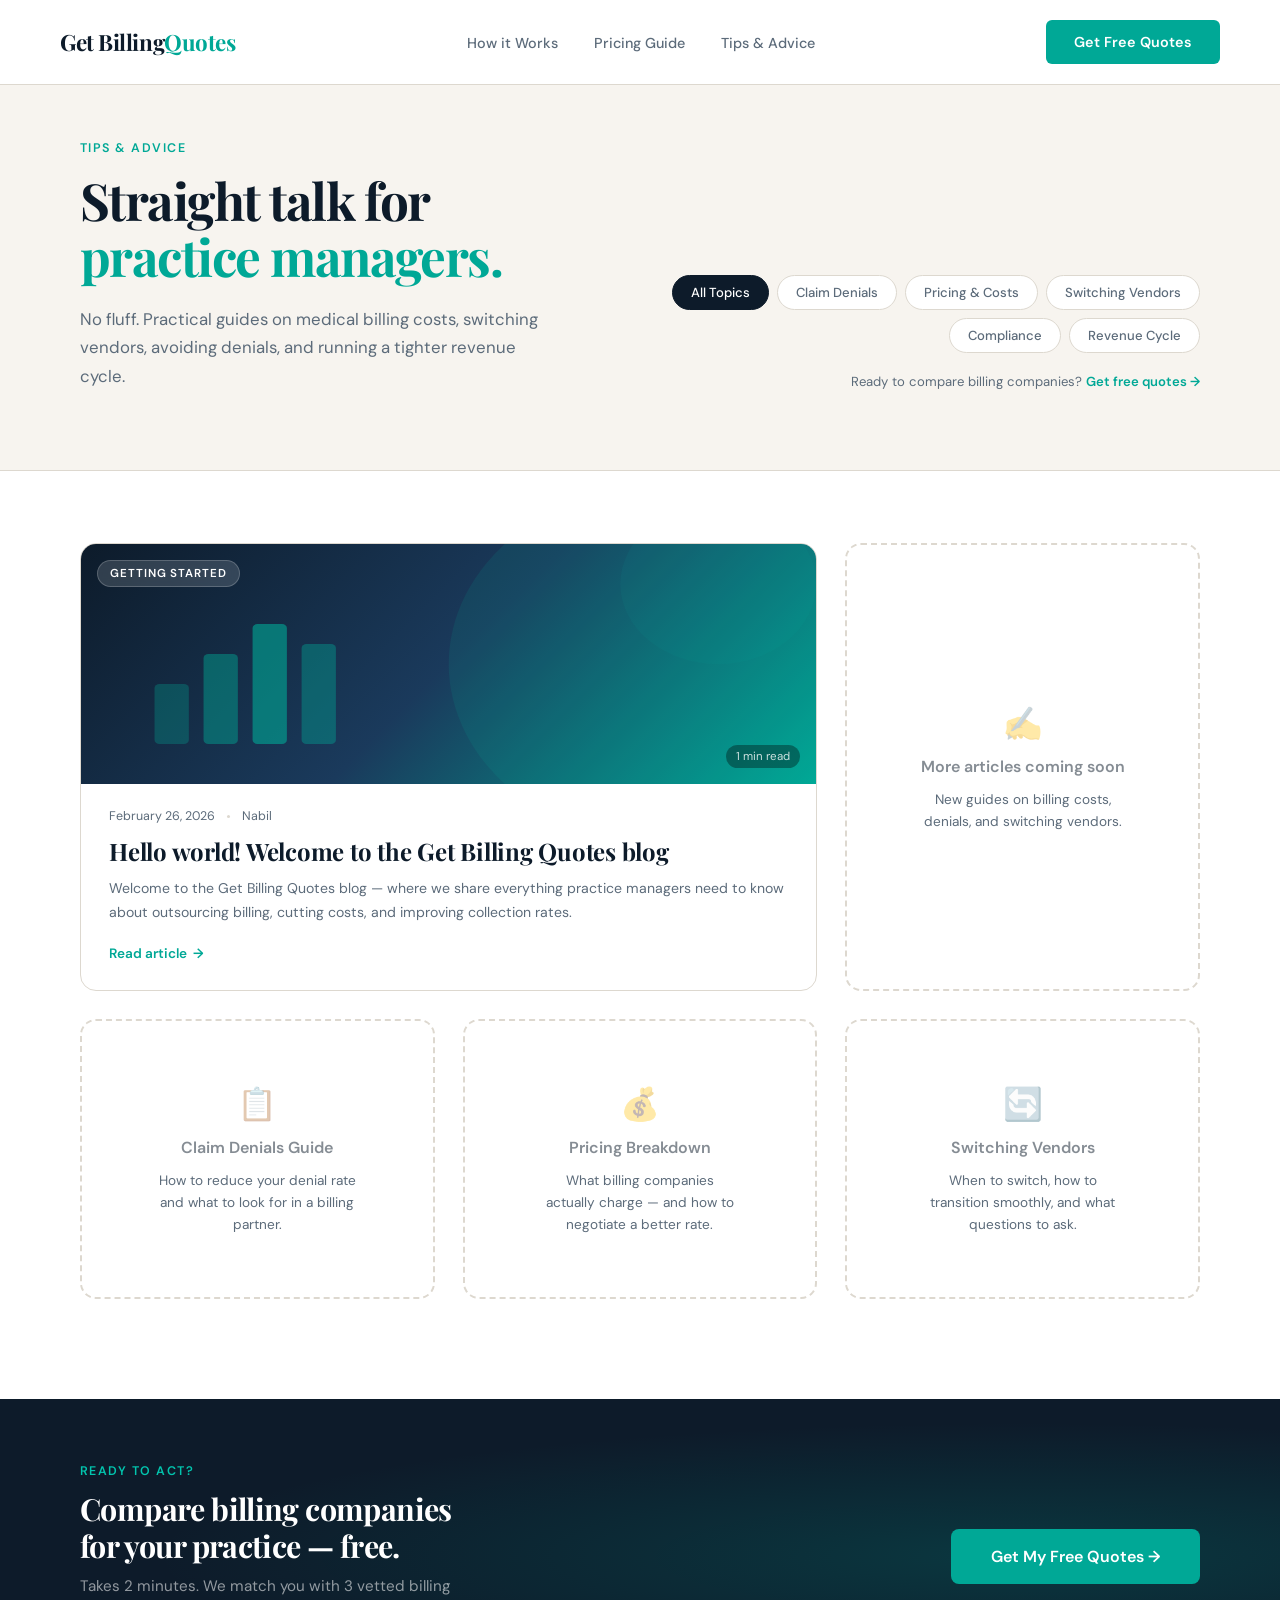
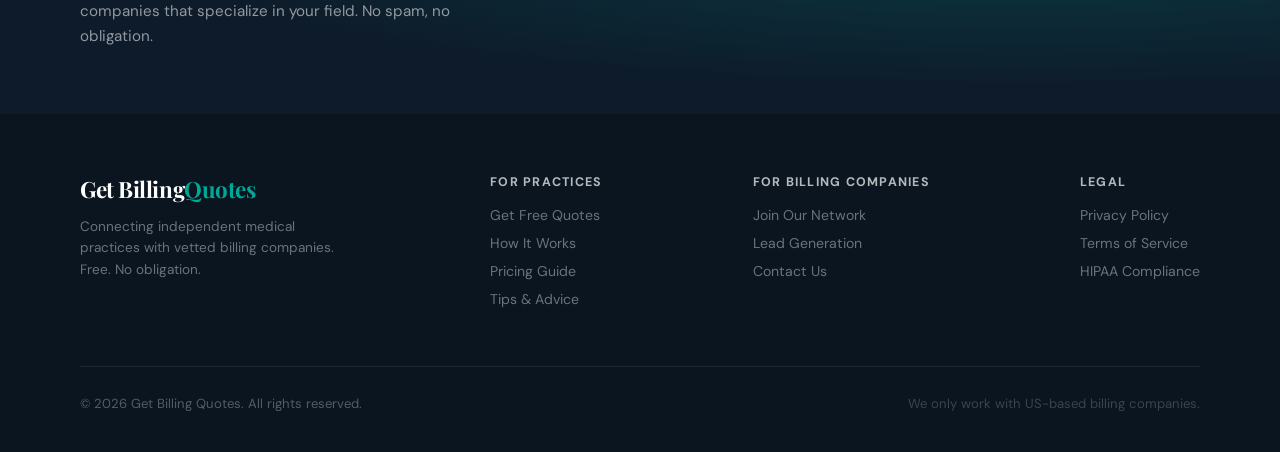
==== blog.html @ 9ef920df "Add files via upload" ====
<!DOCTYPE html>
<html lang="en">
<head>
<meta charset="UTF-8">
<meta name="viewport" content="width=device-width, initial-scale=1.0">
<title>Tips & Advice — Get Billing Quotes</title>
<link rel="preconnect" href="https://fonts.googleapis.com">
<link href="https://fonts.googleapis.com/css2?family=Playfair+Display:wght@400;600;700&family=DM+Sans:wght@300;400;500;600&display=swap" rel="stylesheet">
<link rel="stylesheet" href="styles.css">
<style>
  body { background: var(--white); }
  .page-header { padding: 140px 80px 80px; background: var(--cream); border-bottom: 1px solid var(--border); display: grid; grid-template-columns: 1fr 1fr; gap: 60px; align-items: end; }
  .page-header-left h1 { font-family: 'Playfair Display', serif; font-size: clamp(2.4rem, 4vw, 3.4rem); font-weight: 700; color: var(--navy); line-height: 1.1; letter-spacing: -0.03em; margin-bottom: 20px; }
  .page-header-left h1 em { font-style: normal; color: var(--teal); }
  .page-header-left p { color: var(--muted); font-size: 1.05rem; line-height: 1.7; max-width: 480px; }
  .page-header-right { display: flex; flex-direction: column; align-items: flex-end; gap: 20px; }
  .topic-filters { display: flex; flex-wrap: wrap; gap: 8px; justify-content: flex-end; }
  .topic-pill { padding: 8px 18px; border-radius: 100px; font-size: 0.82rem; font-weight: 500; cursor: pointer; transition: all 0.2s; border: 1.5px solid var(--border); background: white; color: var(--muted); text-decoration: none; }
  .topic-pill:hover, .topic-pill.active { background: var(--navy); border-color: var(--navy); color: white; }
  .header-cta-note { font-size: 0.82rem; color: var(--muted); text-align: right; }
  .header-cta-note a { color: var(--teal); text-decoration: none; font-weight: 600; }
  .blog-section { padding: 72px 80px 100px; background: white; }
  .blog-grid { display: grid; grid-template-columns: repeat(3, 1fr); gap: 28px; }
  .blog-card-featured { grid-column: span 2; }
  .blog-card { background: white; border: 1px solid var(--border); border-radius: 16px; overflow: hidden; transition: all 0.25s ease; text-decoration: none; color: inherit; display: flex; flex-direction: column; }
  .blog-card:hover { box-shadow: 0 12px 48px rgba(0,0,0,0.09); transform: translateY(-4px); border-color: rgba(0,168,150,0.3); }
  .card-banner { height: 180px; position: relative; overflow: hidden; flex-shrink: 0; }
  .blog-card-featured .card-banner { height: 240px; }
  .banner-denials { background: linear-gradient(135deg, #0d1b2a 0%, #1a3a5c 50%, #00a896 100%); }
  .card-banner svg { position: absolute; inset: 0; width: 100%; height: 100%; }
  .banner-category-tag { position: absolute; top: 16px; left: 16px; background: rgba(255,255,255,0.15); backdrop-filter: blur(8px); border: 1px solid rgba(255,255,255,0.2); color: white; font-size: 0.72rem; font-weight: 600; text-transform: uppercase; letter-spacing: 0.08em; padding: 5px 12px; border-radius: 100px; }
  .banner-read-time { position: absolute; bottom: 16px; right: 16px; background: rgba(0,0,0,0.35); color: rgba(255,255,255,0.8); font-size: 0.72rem; padding: 4px 10px; border-radius: 100px; }
  .card-body { padding: 24px 28px 28px; display: flex; flex-direction: column; flex: 1; }
  .card-meta { display: flex; align-items: center; gap: 12px; margin-bottom: 12px; }
  .card-date { font-size: 0.78rem; color: var(--muted); }
  .card-dot { width: 3px; height: 3px; border-radius: 50%; background: var(--border); }
  .card-author { font-size: 0.78rem; color: var(--muted); }
  .card-title { font-family: 'Playfair Display', serif; font-size: 1.15rem; font-weight: 700; color: var(--navy); line-height: 1.3; margin-bottom: 10px; letter-spacing: -0.01em; }
  .blog-card-featured .card-title { font-size: 1.5rem; }
  .card-excerpt { font-size: 0.88rem; color: var(--muted); line-height: 1.7; flex: 1; margin-bottom: 20px; }
  .card-link { display: inline-flex; align-items: center; gap: 6px; font-size: 0.85rem; font-weight: 600; color: var(--teal); text-decoration: none; transition: gap 0.2s; }
  .card-link:hover { gap: 10px; }
  .card-link::after { content: '→'; }
  .coming-soon-card { border: 2px dashed var(--border); border-radius: 16px; padding: 48px 32px; text-align: center; display: flex; flex-direction: column; align-items: center; justify-content: center; gap: 12px; color: var(--muted); min-height: 280px; }
  .coming-soon-icon { font-size: 2rem; opacity: 0.4; }
  .coming-soon-card h3 { font-size: 1rem; font-weight: 600; color: var(--navy); opacity: 0.5; }
  .coming-soon-card p { font-size: 0.85rem; line-height: 1.6; max-width: 200px; }
  .blog-cta-strip { background: var(--navy); padding: 64px 80px; display: flex; align-items: center; justify-content: space-between; gap: 40px; flex-wrap: wrap; position: relative; overflow: hidden; }
  .blog-cta-strip::before { content: ''; position: absolute; inset: 0; background: radial-gradient(ellipse at 80% 50%, rgba(0,168,150,0.2) 0%, transparent 60%); }
  .blog-cta-strip > * { position: relative; z-index: 1; }
  .cta-strip-text .section-label { color: var(--teal-light); margin-bottom: 12px; }
  .cta-strip-text h2 { font-family: 'Playfair Display', serif; font-size: 1.9rem; color: white; letter-spacing: -0.02em; line-height: 1.2; margin-bottom: 10px; }
  .cta-strip-text p { color: rgba(255,255,255,0.55); font-size: 0.95rem; max-width: 420px; line-height: 1.65; }
  @media (max-width: 1024px) {
    .page-header { padding: 120px 40px 60px; grid-template-columns: 1fr; gap: 36px; }
    .page-header-right { align-items: flex-start; }
    .topic-filters { justify-content: flex-start; }
    .header-cta-note { text-align: left; }
    .blog-section { padding: 56px 40px 80px; }
    .blog-grid { grid-template-columns: 1fr; }
    .blog-card-featured { grid-column: span 1; }
    .blog-cta-strip { padding: 56px 40px; flex-direction: column; align-items: flex-start; }
  }
  @media (max-width: 768px) {
    .page-header { padding: 100px 24px 48px; }
    .blog-section { padding: 40px 24px 64px; }
    .blog-cta-strip { padding: 48px 24px; }
  }
</style>
</head>
<body>
<nav>
  <a href="index.html" class="nav-logo">Get Billing<span>Quotes</span></a>
  <ul>
    <li><a href="index.html#how">How it Works</a></li>
    <li><a href="index.html#pricing">Pricing Guide</a></li>
    <li><a href="#" class="active">Tips &amp; Advice</a></li>
  </ul>
  <a href="quote.html" class="btn btn-primary">Get Free Quotes</a>
  <button class="nav-hamburger" onclick="toggleMenu(this)" aria-label="Menu">
    <span></span><span></span><span></span>
  </button>
</nav>
<div class="mobile-menu" id="mobileMenu">
  <a href="index.html#how">How it Works</a>
  <a href="index.html#pricing">Pricing Guide</a>
  <a href="blog.html">Tips &amp; Advice</a>
  <a href="quote.html" class="btn btn-primary">Get Free Quotes</a>
</div>
<div class="page-header">
  <div class="page-header-left">
    <div class="section-label">Tips & Advice</div>
    <h1>Straight talk for<br><em>practice managers.</em></h1>
    <p>No fluff. Practical guides on medical billing costs, switching vendors, avoiding denials, and running a tighter revenue cycle.</p>
  </div>
  <div class="page-header-right">
    <div class="topic-filters">
      <a href="#" class="topic-pill active">All Topics</a>
      <a href="#" class="topic-pill">Claim Denials</a>
      <a href="#" class="topic-pill">Pricing & Costs</a>
      <a href="#" class="topic-pill">Switching Vendors</a>
      <a href="#" class="topic-pill">Compliance</a>
      <a href="#" class="topic-pill">Revenue Cycle</a>
    </div>
    <p class="header-cta-note">Ready to compare billing companies? <a href="index.html#quote">Get free quotes →</a></p>
  </div>
</div>
<section class="blog-section">
  <div class="blog-grid">
    <a href="https://getbillingquotes.com/hello-world/" class="blog-card blog-card-featured">
      <div class="card-banner banner-denials">
        <svg viewBox="0 0 600 240" preserveAspectRatio="none">
          <circle cx="480" cy="120" r="180" fill="rgba(0,168,150,0.12)"/>
          <circle cx="520" cy="40" r="80" fill="rgba(0,168,150,0.08)"/>
          <rect x="60" y="140" width="28" height="60" rx="4" fill="rgba(0,168,150,0.3)"/>
          <rect x="100" y="110" width="28" height="90" rx="4" fill="rgba(0,168,150,0.45)"/>
          <rect x="140" y="80" width="28" height="120" rx="4" fill="rgba(0,168,150,0.6)"/>
          <rect x="180" y="100" width="28" height="100" rx="4" fill="rgba(0,168,150,0.4)"/>
        </svg>
        <span class="banner-category-tag">Getting Started</span>
        <span class="banner-read-time">1 min read</span>
      </div>
      <div class="card-body">
        <div class="card-meta"><span class="card-date">February 26, 2026</span><span class="card-dot"></span><span class="card-author">Nabil</span></div>
        <div class="card-title">Hello world! Welcome to the Get Billing Quotes blog</div>
        <p class="card-excerpt">Welcome to the Get Billing Quotes blog — where we share everything practice managers need to know about outsourcing billing, cutting costs, and improving collection rates.</p>
        <span class="card-link">Read article</span>
      </div>
    </a>
    <div class="coming-soon-card"><div class="coming-soon-icon">✍️</div><h3>More articles coming soon</h3><p>New guides on billing costs, denials, and switching vendors.</p></div>
    <div class="coming-soon-card"><div class="coming-soon-icon">📋</div><h3>Claim Denials Guide</h3><p>How to reduce your denial rate and what to look for in a billing partner.</p></div>
    <div class="coming-soon-card"><div class="coming-soon-icon">💰</div><h3>Pricing Breakdown</h3><p>What billing companies actually charge — and how to negotiate a better rate.</p></div>
    <div class="coming-soon-card"><div class="coming-soon-icon">🔄</div><h3>Switching Vendors</h3><p>When to switch, how to transition smoothly, and what questions to ask.</p></div>
  </div>
</section>
<div class="blog-cta-strip">
  <div class="cta-strip-text">
    <div class="section-label">Ready to Act?</div>
    <h2>Compare billing companies<br>for your practice — free.</h2>
    <p>Takes 2 minutes. We match you with 3 vetted billing companies that specialize in your field. No spam, no obligation.</p>
  </div>
  <a href="quote.html" class="btn btn-primary btn-lg">Get My Free Quotes →</a>
</div>
<footer>
  <div class="footer-top">
    <div class="footer-brand">
      <a href="index.html" class="nav-logo" style="color:white;">Get Billing<span style="color:var(--teal)">Quotes</span></a>
      <p>Connecting independent medical practices with vetted billing companies. Free. No obligation.</p>
    </div>
    <div class="footer-links-group"><h4>For Practices</h4><a href="quote.html">Get Free Quotes</a><a href="index.html#how">How It Works</a><a href="index.html#pricing">Pricing Guide</a><a href="#">Tips &amp; Advice</a></div>
    <div class="footer-links-group"><h4>For Billing Companies</h4><a href="#">Join Our Network</a><a href="#">Lead Generation</a><a href="#">Contact Us</a></div>
    <div class="footer-links-group"><h4>Legal</h4><a href="#">Privacy Policy</a><a href="#">Terms of Service</a><a href="#">HIPAA Compliance</a></div>
  </div>
  <div class="footer-bottom">
    <p>© 2026 Get Billing Quotes. All rights reserved.</p>
    <p style="color:rgba(255,255,255,0.2);">We only work with US-based billing companies.</p>
  </div>
</footer>
<script>function toggleMenu(btn){btn.classList.toggle('open');document.getElementById('mobileMenu').classList.toggle('open');}</script>
</body>
</html>
---- styles.css ----
/* ============================================================
   GET BILLING QUOTES — SHARED STYLESHEET
   All pages link here. Edit once, applies everywhere.
   ============================================================ */

*, *::before, *::after { box-sizing: border-box; margin: 0; padding: 0; }

:root {
  --navy: #0d1b2a;
  --teal: #00a896;
  --teal-light: #02c5ae;
  --cream: #f7f4ef;
  --text: #1a1a2e;
  --muted: #5c6b7a;
  --border: #ddd8cf;
  --white: #ffffff;
  --error: #e53e3e;
}

html { scroll-behavior: smooth; }
body { font-family: 'DM Sans', sans-serif; color: var(--text); overflow-x: hidden; }

/* NAV */
nav {
  position: fixed; top: 0; left: 0; right: 0; z-index: 100;
  display: flex; align-items: center; justify-content: space-between;
  padding: 20px 60px;
  background: rgba(255,255,255,0.97);
  backdrop-filter: blur(12px);
  border-bottom: 1px solid var(--border);
}
.nav-logo { font-family: 'Playfair Display', serif; font-size: 1.4rem; font-weight: 700; color: var(--navy); text-decoration: none; letter-spacing: -0.02em; }
.nav-logo span { color: var(--teal); }
nav ul { list-style: none; display: flex; gap: 36px; }
nav ul a { text-decoration: none; color: var(--muted); font-size: 0.9rem; font-weight: 500; transition: color 0.2s; }
nav ul a:hover { color: var(--navy); }

.nav-hamburger { display: none !important; flex-direction: column; gap: 5px; cursor: pointer; padding: 4px; background: none; border: none; }
.nav-hamburger span { display: block; width: 24px; height: 2px; background: var(--navy); border-radius: 2px; transition: all 0.3s; }
.nav-hamburger.open span:nth-child(1) { transform: translateY(7px) rotate(45deg); }
.nav-hamburger.open span:nth-child(2) { opacity: 0; }
.nav-hamburger.open span:nth-child(3) { transform: translateY(-7px) rotate(-45deg); }

.mobile-menu {
  display: none;
  position: fixed; top: 65px; left: 0; right: 0; z-index: 99;
  background: white;
  border-bottom: 1px solid var(--border);
  padding: 20px 24px 28px;
  flex-direction: column;
  gap: 4px;
  box-shadow: 0 8px 24px rgba(0,0,0,0.08);
}
.mobile-menu.open { display: flex; }
.mobile-menu a { color: var(--navy); text-decoration: none; font-size: 1rem; font-weight: 500; padding: 12px 0; border-bottom: 1px solid var(--border); }
.mobile-menu a:last-child { border-bottom: none; margin-top: 8px; }
.mobile-menu .btn-primary { text-align: center; border-radius: 6px; padding: 14px; }

/* BUTTONS */
.btn { display: inline-block; padding: 13px 28px; border-radius: 6px; font-family: 'DM Sans', sans-serif; font-weight: 600; font-size: 0.9rem; cursor: pointer; text-decoration: none; transition: all 0.2s ease; border: none; }
.btn-primary { background: var(--teal); color: white; }
.btn-primary:hover { background: var(--teal-light); transform: translateY(-1px); box-shadow: 0 8px 24px rgba(0,168,150,0.3); }
.btn-outline { background: transparent; color: var(--navy); border: 1.5px solid var(--navy); }
.btn-outline:hover { background: var(--navy); color: white; }
.btn-lg { padding: 17px 40px; font-size: 1rem; border-radius: 8px; }

/* TYPOGRAPHY */
section { padding: 100px 80px; }
.section-label { font-size: 0.78rem; text-transform: uppercase; letter-spacing: 0.12em; color: var(--teal); font-weight: 600; margin-bottom: 16px; }
h2 { font-family: 'Playfair Display', serif; font-size: clamp(2rem, 3vw, 2.8rem); color: var(--navy); line-height: 1.15; letter-spacing: -0.03em; }
@keyframes pulse { 0%, 100% { opacity: 1; transform: scale(1); } 50% { opacity: 0.5; transform: scale(0.8); } }

/* FOOTER */
footer { background: #0a1520; padding: 60px 80px 40px; }
.footer-top { display: flex; justify-content: space-between; align-items: flex-start; padding-bottom: 48px; border-bottom: 1px solid rgba(255,255,255,0.08); gap: 40px; flex-wrap: wrap; }
.footer-brand p { color: rgba(255,255,255,0.4); font-size: 0.85rem; margin-top: 12px; max-width: 260px; line-height: 1.6; }
.footer-links-group h4 { color: rgba(255,255,255,0.7); font-size: 0.78rem; text-transform: uppercase; letter-spacing: 0.1em; margin-bottom: 16px; }
.footer-links-group a { display: block; color: rgba(255,255,255,0.4); text-decoration: none; font-size: 0.88rem; margin-bottom: 10px; transition: color 0.2s; }
.footer-links-group a:hover { color: var(--teal-light); }
.footer-bottom { padding-top: 28px; display: flex; justify-content: space-between; align-items: center; flex-wrap: wrap; gap: 12px; }
.footer-bottom p { color: rgba(255,255,255,0.3); font-size: 0.82rem; }

/* RESPONSIVE */
@media (max-width: 1024px) {
  nav ul { display: none !important; }
  nav > a.btn { display: none !important; }
  .nav-hamburger { display: flex !important; }
  nav { padding: 16px 24px; }
  section { padding: 80px 40px; }
  footer { padding: 48px 40px 32px; }
}
@media (max-width: 768px) {
  nav { padding: 14px 20px; }
  section { padding: 60px 24px; }
  footer { padding: 40px 24px 24px; }
}
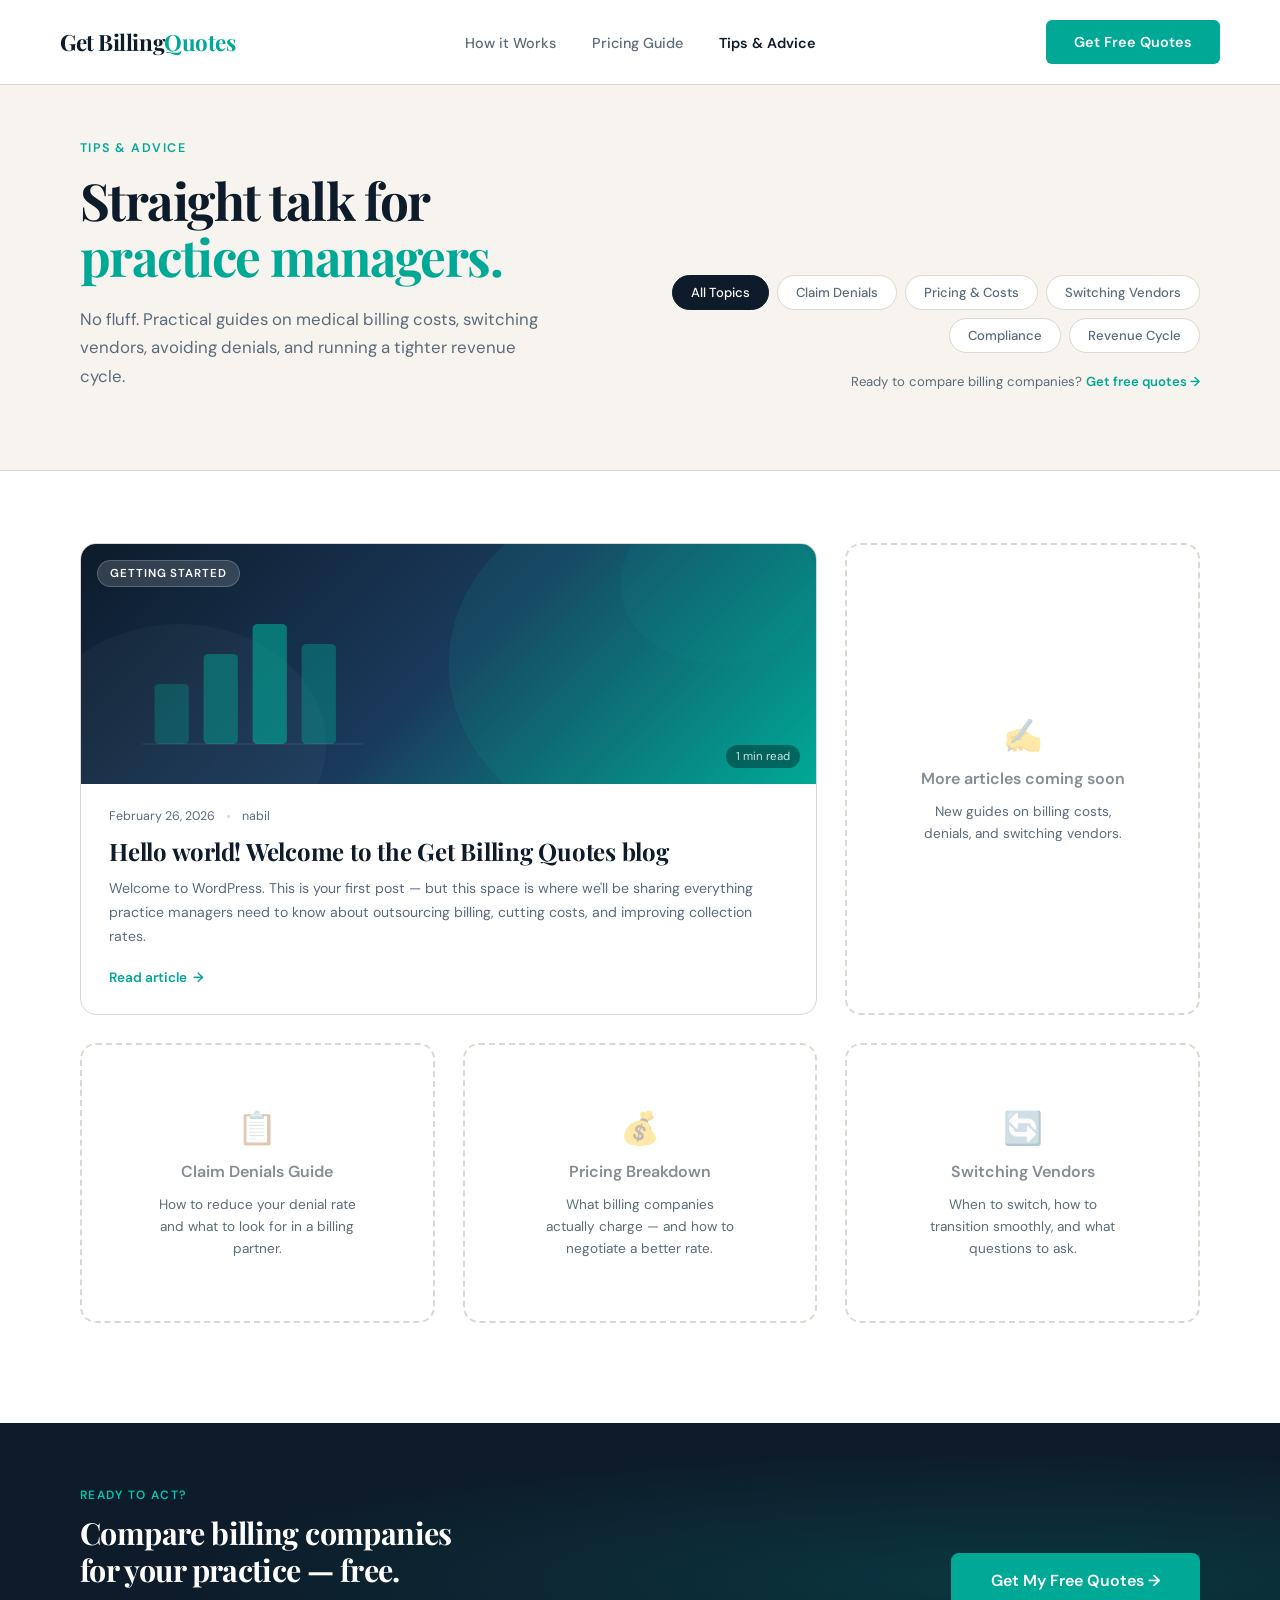
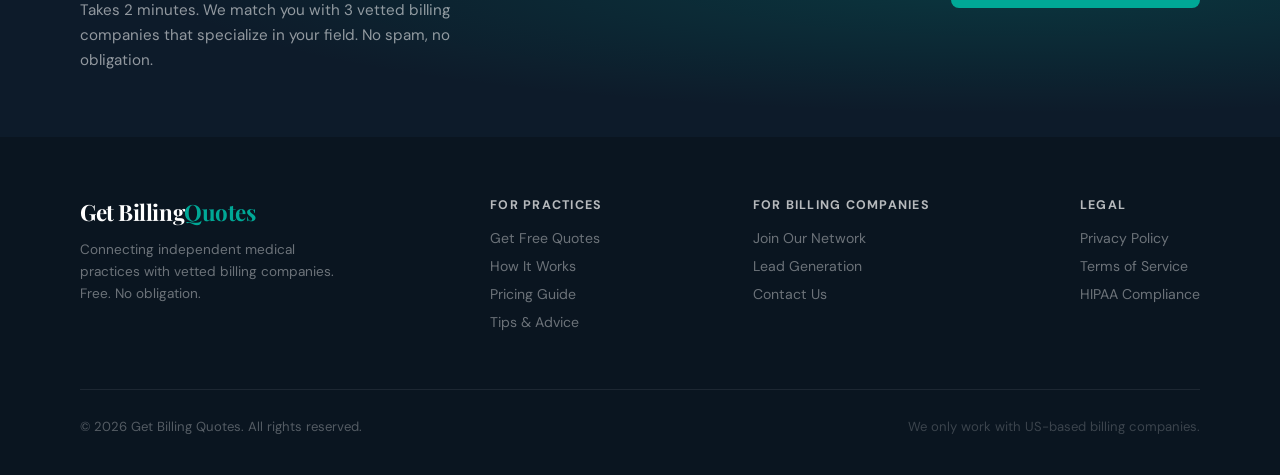
==== commit 3d67f5d3: "Add files via upload" ====
--- a/blog.html
+++ b/blog.html
@@ -6,52 +6,333 @@
 <title>Tips & Advice — Get Billing Quotes</title>
 <link rel="preconnect" href="https://fonts.googleapis.com">
 <link href="https://fonts.googleapis.com/css2?family=Playfair+Display:wght@400;600;700&family=DM+Sans:wght@300;400;500;600&display=swap" rel="stylesheet">
-<link rel="stylesheet" href="styles.css">
 <style>
-  body { background: var(--white); }
-  .page-header { padding: 140px 80px 80px; background: var(--cream); border-bottom: 1px solid var(--border); display: grid; grid-template-columns: 1fr 1fr; gap: 60px; align-items: end; }
-  .page-header-left h1 { font-family: 'Playfair Display', serif; font-size: clamp(2.4rem, 4vw, 3.4rem); font-weight: 700; color: var(--navy); line-height: 1.1; letter-spacing: -0.03em; margin-bottom: 20px; }
+  *, *::before, *::after { box-sizing: border-box; margin: 0; padding: 0; }
+
+  :root {
+    --navy: #0d1b2a;
+    --teal: #00a896;
+    --teal-light: #02c5ae;
+    --cream: #f7f4ef;
+    --text: #1a1a2e;
+    --muted: #5c6b7a;
+    --border: #ddd8cf;
+    --white: #ffffff;
+  }
+
+  html { scroll-behavior: smooth; }
+  body { font-family: 'DM Sans', sans-serif; color: var(--text); background: var(--white); overflow-x: hidden; }
+
+  /* NAV — identical to homepage */
+  nav {
+    position: fixed; top: 0; left: 0; right: 0; z-index: 100;
+    display: flex; align-items: center; justify-content: space-between;
+    padding: 20px 60px;
+    background: rgba(255,255,255,0.95);
+    backdrop-filter: blur(12px);
+    border-bottom: 1px solid var(--border);
+  }
+  .nav-logo { font-family: 'Playfair Display', serif; font-size: 1.4rem; font-weight: 700; color: var(--navy); text-decoration: none; letter-spacing: -0.02em; }
+  .nav-logo span { color: var(--teal); }
+  nav ul { list-style: none; display: flex; gap: 36px; }
+  nav ul a { text-decoration: none; color: var(--muted); font-size: 0.9rem; font-weight: 500; transition: color 0.2s; }
+  nav ul a:hover { color: var(--navy); }
+  nav ul a.active { color: var(--navy); font-weight: 600; }
+  .btn { display: inline-block; padding: 13px 28px; border-radius: 6px; font-family: 'DM Sans', sans-serif; font-weight: 600; font-size: 0.9rem; cursor: pointer; text-decoration: none; transition: all 0.2s ease; border: none; }
+  .btn-primary { background: var(--teal); color: white; }
+  .btn-primary:hover { background: var(--teal-light); transform: translateY(-1px); box-shadow: 0 8px 24px rgba(0,168,150,0.3); }
+
+  /* PAGE HEADER */
+  .page-header {
+    padding: 140px 80px 80px;
+    background: var(--cream);
+    border-bottom: 1px solid var(--border);
+    display: grid;
+    grid-template-columns: 1fr 1fr;
+    gap: 60px;
+    align-items: end;
+  }
+
+  .page-header-left .section-label {
+    font-size: 0.78rem;
+    text-transform: uppercase;
+    letter-spacing: 0.12em;
+    color: var(--teal);
+    font-weight: 600;
+    margin-bottom: 16px;
+  }
+
+  .page-header-left h1 {
+    font-family: 'Playfair Display', serif;
+    font-size: clamp(2.4rem, 4vw, 3.4rem);
+    font-weight: 700;
+    color: var(--navy);
+    line-height: 1.1;
+    letter-spacing: -0.03em;
+    margin-bottom: 20px;
+  }
   .page-header-left h1 em { font-style: normal; color: var(--teal); }
-  .page-header-left p { color: var(--muted); font-size: 1.05rem; line-height: 1.7; max-width: 480px; }
-  .page-header-right { display: flex; flex-direction: column; align-items: flex-end; gap: 20px; }
-  .topic-filters { display: flex; flex-wrap: wrap; gap: 8px; justify-content: flex-end; }
-  .topic-pill { padding: 8px 18px; border-radius: 100px; font-size: 0.82rem; font-weight: 500; cursor: pointer; transition: all 0.2s; border: 1.5px solid var(--border); background: white; color: var(--muted); text-decoration: none; }
-  .topic-pill:hover, .topic-pill.active { background: var(--navy); border-color: var(--navy); color: white; }
-  .header-cta-note { font-size: 0.82rem; color: var(--muted); text-align: right; }
+
+  .page-header-left p {
+    color: var(--muted);
+    font-size: 1.05rem;
+    line-height: 1.7;
+    max-width: 480px;
+  }
+
+  .page-header-right {
+    display: flex;
+    flex-direction: column;
+    align-items: flex-end;
+    gap: 20px;
+  }
+
+  /* Topic filter pills */
+  .topic-filters {
+    display: flex;
+    flex-wrap: wrap;
+    gap: 8px;
+    justify-content: flex-end;
+  }
+  .topic-pill {
+    padding: 8px 18px;
+    border-radius: 100px;
+    font-size: 0.82rem;
+    font-weight: 500;
+    cursor: pointer;
+    transition: all 0.2s;
+    border: 1.5px solid var(--border);
+    background: white;
+    color: var(--muted);
+    text-decoration: none;
+  }
+  .topic-pill:hover, .topic-pill.active {
+    background: var(--navy);
+    border-color: var(--navy);
+    color: white;
+  }
+  .topic-pill.active { background: var(--navy); }
+
+  .header-cta-note {
+    font-size: 0.82rem;
+    color: var(--muted);
+    text-align: right;
+  }
   .header-cta-note a { color: var(--teal); text-decoration: none; font-weight: 600; }
-  .blog-section { padding: 72px 80px 100px; background: white; }
-  .blog-grid { display: grid; grid-template-columns: repeat(3, 1fr); gap: 28px; }
-  .blog-card-featured { grid-column: span 2; }
-  .blog-card { background: white; border: 1px solid var(--border); border-radius: 16px; overflow: hidden; transition: all 0.25s ease; text-decoration: none; color: inherit; display: flex; flex-direction: column; }
+  .header-cta-note a:hover { text-decoration: underline; }
+
+  /* BLOG GRID */
+  .blog-section {
+    padding: 72px 80px 100px;
+    background: white;
+  }
+
+  .blog-grid {
+    display: grid;
+    grid-template-columns: repeat(3, 1fr);
+    gap: 28px;
+  }
+
+  /* FEATURED — first card spans 2 cols */
+  .blog-card-featured {
+    grid-column: span 2;
+  }
+
+  .blog-card {
+    background: white;
+    border: 1px solid var(--border);
+    border-radius: 16px;
+    overflow: hidden;
+    transition: all 0.25s ease;
+    text-decoration: none;
+    color: inherit;
+    display: flex;
+    flex-direction: column;
+  }
   .blog-card:hover { box-shadow: 0 12px 48px rgba(0,0,0,0.09); transform: translateY(-4px); border-color: rgba(0,168,150,0.3); }
-  .card-banner { height: 180px; position: relative; overflow: hidden; flex-shrink: 0; }
+
+  /* Colored banner instead of images */
+  .card-banner {
+    height: 180px;
+    position: relative;
+    overflow: hidden;
+    flex-shrink: 0;
+  }
   .blog-card-featured .card-banner { height: 240px; }
-  .banner-denials { background: linear-gradient(135deg, #0d1b2a 0%, #1a3a5c 50%, #00a896 100%); }
-  .card-banner svg { position: absolute; inset: 0; width: 100%; height: 100%; }
-  .banner-category-tag { position: absolute; top: 16px; left: 16px; background: rgba(255,255,255,0.15); backdrop-filter: blur(8px); border: 1px solid rgba(255,255,255,0.2); color: white; font-size: 0.72rem; font-weight: 600; text-transform: uppercase; letter-spacing: 0.08em; padding: 5px 12px; border-radius: 100px; }
-  .banner-read-time { position: absolute; bottom: 16px; right: 16px; background: rgba(0,0,0,0.35); color: rgba(255,255,255,0.8); font-size: 0.72rem; padding: 4px 10px; border-radius: 100px; }
-  .card-body { padding: 24px 28px 28px; display: flex; flex-direction: column; flex: 1; }
-  .card-meta { display: flex; align-items: center; gap: 12px; margin-bottom: 12px; }
+
+  /* Each category gets its own gradient/pattern */
+  .banner-denials {
+    background: linear-gradient(135deg, #0d1b2a 0%, #1a3a5c 50%, #00a896 100%);
+  }
+  .banner-pricing {
+    background: linear-gradient(135deg, #1a2d42 0%, #0d4f47 100%);
+  }
+  .banner-switching {
+    background: linear-gradient(135deg, #2d1b4e 0%, #1a3a6b 100%);
+  }
+  .banner-compliance {
+    background: linear-gradient(135deg, #1a2d1a 0%, #0d3b2a 100%);
+  }
+  .banner-rcm {
+    background: linear-gradient(135deg, #2d1a0d 0%, #4a2800 100%);
+  }
+  .banner-default {
+    background: linear-gradient(135deg, #0d1b2a 0%, #1e3a5a 100%);
+  }
+
+  /* Decorative SVG shapes inside banners */
+  .card-banner svg {
+    position: absolute;
+    inset: 0;
+    width: 100%;
+    height: 100%;
+  }
+
+  .banner-category-tag {
+    position: absolute;
+    top: 16px;
+    left: 16px;
+    background: rgba(255,255,255,0.15);
+    backdrop-filter: blur(8px);
+    border: 1px solid rgba(255,255,255,0.2);
+    color: white;
+    font-size: 0.72rem;
+    font-weight: 600;
+    text-transform: uppercase;
+    letter-spacing: 0.08em;
+    padding: 5px 12px;
+    border-radius: 100px;
+  }
+
+  .banner-read-time {
+    position: absolute;
+    bottom: 16px;
+    right: 16px;
+    background: rgba(0,0,0,0.35);
+    color: rgba(255,255,255,0.8);
+    font-size: 0.72rem;
+    padding: 4px 10px;
+    border-radius: 100px;
+  }
+
+  .card-body {
+    padding: 24px 28px 28px;
+    display: flex;
+    flex-direction: column;
+    flex: 1;
+  }
+
+  .card-meta {
+    display: flex;
+    align-items: center;
+    gap: 12px;
+    margin-bottom: 12px;
+  }
   .card-date { font-size: 0.78rem; color: var(--muted); }
   .card-dot { width: 3px; height: 3px; border-radius: 50%; background: var(--border); }
   .card-author { font-size: 0.78rem; color: var(--muted); }
-  .card-title { font-family: 'Playfair Display', serif; font-size: 1.15rem; font-weight: 700; color: var(--navy); line-height: 1.3; margin-bottom: 10px; letter-spacing: -0.01em; }
+
+  .card-title {
+    font-family: 'Playfair Display', serif;
+    font-size: 1.15rem;
+    font-weight: 700;
+    color: var(--navy);
+    line-height: 1.3;
+    margin-bottom: 10px;
+    letter-spacing: -0.01em;
+  }
   .blog-card-featured .card-title { font-size: 1.5rem; }
-  .card-excerpt { font-size: 0.88rem; color: var(--muted); line-height: 1.7; flex: 1; margin-bottom: 20px; }
-  .card-link { display: inline-flex; align-items: center; gap: 6px; font-size: 0.85rem; font-weight: 600; color: var(--teal); text-decoration: none; transition: gap 0.2s; }
+
+  .card-excerpt {
+    font-size: 0.88rem;
+    color: var(--muted);
+    line-height: 1.7;
+    flex: 1;
+    margin-bottom: 20px;
+  }
+
+  .card-link {
+    display: inline-flex;
+    align-items: center;
+    gap: 6px;
+    font-size: 0.85rem;
+    font-weight: 600;
+    color: var(--teal);
+    text-decoration: none;
+    transition: gap 0.2s;
+  }
   .card-link:hover { gap: 10px; }
   .card-link::after { content: '→'; }
-  .coming-soon-card { border: 2px dashed var(--border); border-radius: 16px; padding: 48px 32px; text-align: center; display: flex; flex-direction: column; align-items: center; justify-content: center; gap: 12px; color: var(--muted); min-height: 280px; }
+
+  /* EMPTY STATE — when no more posts */
+  .coming-soon-card {
+    border: 2px dashed var(--border);
+    border-radius: 16px;
+    padding: 48px 32px;
+    text-align: center;
+    display: flex;
+    flex-direction: column;
+    align-items: center;
+    justify-content: center;
+    gap: 12px;
+    color: var(--muted);
+    min-height: 280px;
+  }
   .coming-soon-icon { font-size: 2rem; opacity: 0.4; }
   .coming-soon-card h3 { font-size: 1rem; font-weight: 600; color: var(--navy); opacity: 0.5; }
   .coming-soon-card p { font-size: 0.85rem; line-height: 1.6; max-width: 200px; }
-  .blog-cta-strip { background: var(--navy); padding: 64px 80px; display: flex; align-items: center; justify-content: space-between; gap: 40px; flex-wrap: wrap; position: relative; overflow: hidden; }
-  .blog-cta-strip::before { content: ''; position: absolute; inset: 0; background: radial-gradient(ellipse at 80% 50%, rgba(0,168,150,0.2) 0%, transparent 60%); }
+
+  /* CTA STRIP */
+  .blog-cta-strip {
+    background: var(--navy);
+    padding: 64px 80px;
+    display: flex;
+    align-items: center;
+    justify-content: space-between;
+    gap: 40px;
+    flex-wrap: wrap;
+    position: relative;
+    overflow: hidden;
+  }
+  .blog-cta-strip::before {
+    content: '';
+    position: absolute;
+    inset: 0;
+    background: radial-gradient(ellipse at 80% 50%, rgba(0,168,150,0.2) 0%, transparent 60%);
+  }
   .blog-cta-strip > * { position: relative; z-index: 1; }
-  .cta-strip-text .section-label { color: var(--teal-light); margin-bottom: 12px; }
+  .cta-strip-text .section-label { color: var(--teal-light); margin-bottom: 12px; font-size: 0.75rem; text-transform: uppercase; letter-spacing: 0.12em; font-weight: 600; }
   .cta-strip-text h2 { font-family: 'Playfair Display', serif; font-size: 1.9rem; color: white; letter-spacing: -0.02em; line-height: 1.2; margin-bottom: 10px; }
   .cta-strip-text p { color: rgba(255,255,255,0.55); font-size: 0.95rem; max-width: 420px; line-height: 1.65; }
+  .btn-lg { padding: 17px 40px; font-size: 1rem; border-radius: 8px; white-space: nowrap; }
+
+  /* FOOTER — identical to homepage */
+  footer { background: #0a1520; padding: 60px 80px 40px; }
+  .footer-top { display: flex; justify-content: space-between; align-items: flex-start; padding-bottom: 48px; border-bottom: 1px solid rgba(255,255,255,0.08); gap: 40px; flex-wrap: wrap; }
+  .footer-brand p { color: rgba(255,255,255,0.4); font-size: 0.85rem; margin-top: 12px; max-width: 260px; line-height: 1.6; }
+  .footer-links-group h4 { color: rgba(255,255,255,0.7); font-size: 0.78rem; text-transform: uppercase; letter-spacing: 0.1em; margin-bottom: 16px; }
+  .footer-links-group a { display: block; color: rgba(255,255,255,0.4); text-decoration: none; font-size: 0.88rem; margin-bottom: 10px; transition: color 0.2s; }
+  .footer-links-group a:hover { color: var(--teal-light); }
+  .footer-bottom { padding-top: 28px; display: flex; justify-content: space-between; align-items: center; flex-wrap: wrap; gap: 12px; }
+  .footer-bottom p { color: rgba(255,255,255,0.3); font-size: 0.82rem; }
+
+  
+  .nav-hamburger { display: none !important; flex-direction: column; gap: 5px; cursor: pointer; padding: 4px; background: none; border: none; }
+  .nav-hamburger span { display: block; width: 24px; height: 2px; background: var(--navy); border-radius: 2px; transition: all 0.3s; }
+  .nav-hamburger.open span:nth-child(1) { transform: translateY(7px) rotate(45deg); }
+  .nav-hamburger.open span:nth-child(2) { opacity: 0; }
+  .nav-hamburger.open span:nth-child(3) { transform: translateY(-7px) rotate(-45deg); }
+  .mobile-menu { display: none; position: fixed; top: 57px; left: 0; right: 0; z-index: 99; background: white; border-bottom: 1px solid var(--border); padding: 20px 24px 28px; flex-direction: column; gap: 4px; box-shadow: 0 8px 24px rgba(0,0,0,0.08); }
+  .mobile-menu.open { display: flex; }
+  .mobile-menu a { color: var(--navy); text-decoration: none; font-size: 1rem; font-weight: 500; padding: 12px 0; border-bottom: 1px solid var(--border); }
+  .mobile-menu a:last-child { border-bottom: none; margin-top: 8px; }
+  .mobile-menu .btn-primary { text-align: center; border-radius: 6px; padding: 14px; }
+
   @media (max-width: 1024px) {
+    nav ul { display: none !important; }
+    nav > a.btn { display: none !important; }
+    .nav-hamburger { display: flex !important; }
+    nav { padding: 16px 24px; }
     .page-header { padding: 120px 40px 60px; grid-template-columns: 1fr; gap: 36px; }
     .page-header-right { align-items: flex-start; }
     .topic-filters { justify-content: flex-start; }
@@ -60,21 +341,19 @@
     .blog-grid { grid-template-columns: 1fr; }
     .blog-card-featured { grid-column: span 1; }
     .blog-cta-strip { padding: 56px 40px; flex-direction: column; align-items: flex-start; }
-  }
-  @media (max-width: 768px) {
-    .page-header { padding: 100px 24px 48px; }
-    .blog-section { padding: 40px 24px 64px; }
-    .blog-cta-strip { padding: 48px 24px; }
+    footer { padding: 48px 40px 32px; }
   }
 </style>
 </head>
 <body>
+
+<!-- NAV -->
 <nav>
   <a href="index.html" class="nav-logo">Get Billing<span>Quotes</span></a>
   <ul>
     <li><a href="index.html#how">How it Works</a></li>
     <li><a href="index.html#pricing">Pricing Guide</a></li>
-    <li><a href="#" class="active">Tips &amp; Advice</a></li>
+    <li><a href="#" class="active">Tips & Advice</a></li>
   </ul>
   <a href="quote.html" class="btn btn-primary">Get Free Quotes</a>
   <button class="nav-hamburger" onclick="toggleMenu(this)" aria-label="Menu">
@@ -87,6 +366,8 @@
   <a href="blog.html">Tips &amp; Advice</a>
   <a href="quote.html" class="btn btn-primary">Get Free Quotes</a>
 </div>
+
+<!-- PAGE HEADER -->
 <div class="page-header">
   <div class="page-header-left">
     <div class="section-label">Tips & Advice</div>
@@ -105,57 +386,117 @@
     <p class="header-cta-note">Ready to compare billing companies? <a href="index.html#quote">Get free quotes →</a></p>
   </div>
 </div>
+
+<!-- BLOG GRID -->
 <section class="blog-section">
   <div class="blog-grid">
+
+    <!-- FEATURED POST (real existing post) -->
     <a href="https://getbillingquotes.com/hello-world/" class="blog-card blog-card-featured">
       <div class="card-banner banner-denials">
         <svg viewBox="0 0 600 240" preserveAspectRatio="none">
           <circle cx="480" cy="120" r="180" fill="rgba(0,168,150,0.12)"/>
           <circle cx="520" cy="40" r="80" fill="rgba(0,168,150,0.08)"/>
+          <circle cx="80" cy="200" r="120" fill="rgba(255,255,255,0.03)"/>
+          <!-- Bar chart decoration -->
           <rect x="60" y="140" width="28" height="60" rx="4" fill="rgba(0,168,150,0.3)"/>
           <rect x="100" y="110" width="28" height="90" rx="4" fill="rgba(0,168,150,0.45)"/>
           <rect x="140" y="80" width="28" height="120" rx="4" fill="rgba(0,168,150,0.6)"/>
           <rect x="180" y="100" width="28" height="100" rx="4" fill="rgba(0,168,150,0.4)"/>
+          <line x1="50" y1="200" x2="230" y2="200" stroke="rgba(255,255,255,0.1)" stroke-width="1"/>
         </svg>
         <span class="banner-category-tag">Getting Started</span>
         <span class="banner-read-time">1 min read</span>
       </div>
       <div class="card-body">
-        <div class="card-meta"><span class="card-date">February 26, 2026</span><span class="card-dot"></span><span class="card-author">Nabil</span></div>
+        <div class="card-meta">
+          <span class="card-date">February 26, 2026</span>
+          <span class="card-dot"></span>
+          <span class="card-author">nabil</span>
+        </div>
         <div class="card-title">Hello world! Welcome to the Get Billing Quotes blog</div>
-        <p class="card-excerpt">Welcome to the Get Billing Quotes blog — where we share everything practice managers need to know about outsourcing billing, cutting costs, and improving collection rates.</p>
+        <p class="card-excerpt">Welcome to WordPress. This is your first post — but this space is where we'll be sharing everything practice managers need to know about outsourcing billing, cutting costs, and improving collection rates.</p>
         <span class="card-link">Read article</span>
       </div>
     </a>
-    <div class="coming-soon-card"><div class="coming-soon-icon">✍️</div><h3>More articles coming soon</h3><p>New guides on billing costs, denials, and switching vendors.</p></div>
-    <div class="coming-soon-card"><div class="coming-soon-icon">📋</div><h3>Claim Denials Guide</h3><p>How to reduce your denial rate and what to look for in a billing partner.</p></div>
-    <div class="coming-soon-card"><div class="coming-soon-icon">💰</div><h3>Pricing Breakdown</h3><p>What billing companies actually charge — and how to negotiate a better rate.</p></div>
-    <div class="coming-soon-card"><div class="coming-soon-icon">🔄</div><h3>Switching Vendors</h3><p>When to switch, how to transition smoothly, and what questions to ask.</p></div>
+
+    <!-- COMING SOON CARDS — placeholders for future posts -->
+    <div class="coming-soon-card">
+      <div class="coming-soon-icon">✍️</div>
+      <h3>More articles coming soon</h3>
+      <p>New guides on billing costs, denials, and switching vendors.</p>
+    </div>
+
+    <!-- Row 2 — 3 placeholder cards -->
+    <div class="coming-soon-card">
+      <div class="coming-soon-icon">📋</div>
+      <h3>Claim Denials Guide</h3>
+      <p>How to reduce your denial rate and what to look for in a billing partner.</p>
+    </div>
+
+    <div class="coming-soon-card">
+      <div class="coming-soon-icon">💰</div>
+      <h3>Pricing Breakdown</h3>
+      <p>What billing companies actually charge — and how to negotiate a better rate.</p>
+    </div>
+
+    <div class="coming-soon-card">
+      <div class="coming-soon-icon">🔄</div>
+      <h3>Switching Vendors</h3>
+      <p>When to switch, how to transition smoothly, and what questions to ask.</p>
+    </div>
+
   </div>
 </section>
+
+<!-- CTA STRIP -->
 <div class="blog-cta-strip">
   <div class="cta-strip-text">
     <div class="section-label">Ready to Act?</div>
     <h2>Compare billing companies<br>for your practice — free.</h2>
     <p>Takes 2 minutes. We match you with 3 vetted billing companies that specialize in your field. No spam, no obligation.</p>
   </div>
-  <a href="quote.html" class="btn btn-primary btn-lg">Get My Free Quotes →</a>
+  <a href="index.html#quote" class="btn btn-primary btn-lg">Get My Free Quotes →</a>
 </div>
+
+<!-- FOOTER -->
 <footer>
   <div class="footer-top">
     <div class="footer-brand">
-      <a href="index.html" class="nav-logo" style="color:white;">Get Billing<span style="color:var(--teal)">Quotes</span></a>
+      <a href="index.html" class="nav-logo" style="color: white;">Get Billing<span style="color: var(--teal)">Quotes</span></a>
       <p>Connecting independent medical practices with vetted billing companies. Free. No obligation.</p>
     </div>
-    <div class="footer-links-group"><h4>For Practices</h4><a href="quote.html">Get Free Quotes</a><a href="index.html#how">How It Works</a><a href="index.html#pricing">Pricing Guide</a><a href="#">Tips &amp; Advice</a></div>
-    <div class="footer-links-group"><h4>For Billing Companies</h4><a href="#">Join Our Network</a><a href="#">Lead Generation</a><a href="#">Contact Us</a></div>
-    <div class="footer-links-group"><h4>Legal</h4><a href="#">Privacy Policy</a><a href="#">Terms of Service</a><a href="#">HIPAA Compliance</a></div>
+    <div class="footer-links-group">
+      <h4>For Practices</h4>
+      <a href="index.html#quote">Get Free Quotes</a>
+      <a href="index.html#how">How It Works</a>
+      <a href="index.html#pricing">Pricing Guide</a>
+      <a href="#">Tips & Advice</a>
+    </div>
+    <div class="footer-links-group">
+      <h4>For Billing Companies</h4>
+      <a href="#">Join Our Network</a>
+      <a href="#">Lead Generation</a>
+      <a href="#">Contact Us</a>
+    </div>
+    <div class="footer-links-group">
+      <h4>Legal</h4>
+      <a href="#">Privacy Policy</a>
+      <a href="#">Terms of Service</a>
+      <a href="#">HIPAA Compliance</a>
+    </div>
   </div>
   <div class="footer-bottom">
     <p>© 2026 Get Billing Quotes. All rights reserved.</p>
-    <p style="color:rgba(255,255,255,0.2);">We only work with US-based billing companies.</p>
+    <p style="color: rgba(255,255,255,0.2);">We only work with US-based billing companies.</p>
   </div>
 </footer>
-<script>function toggleMenu(btn){btn.classList.toggle('open');document.getElementById('mobileMenu').classList.toggle('open');}</script>
+
+<script>
+  function toggleMenu(btn) {
+    btn.classList.toggle('open');
+    document.getElementById('mobileMenu').classList.toggle('open');
+  }
+</script>
 </body>
 </html>
